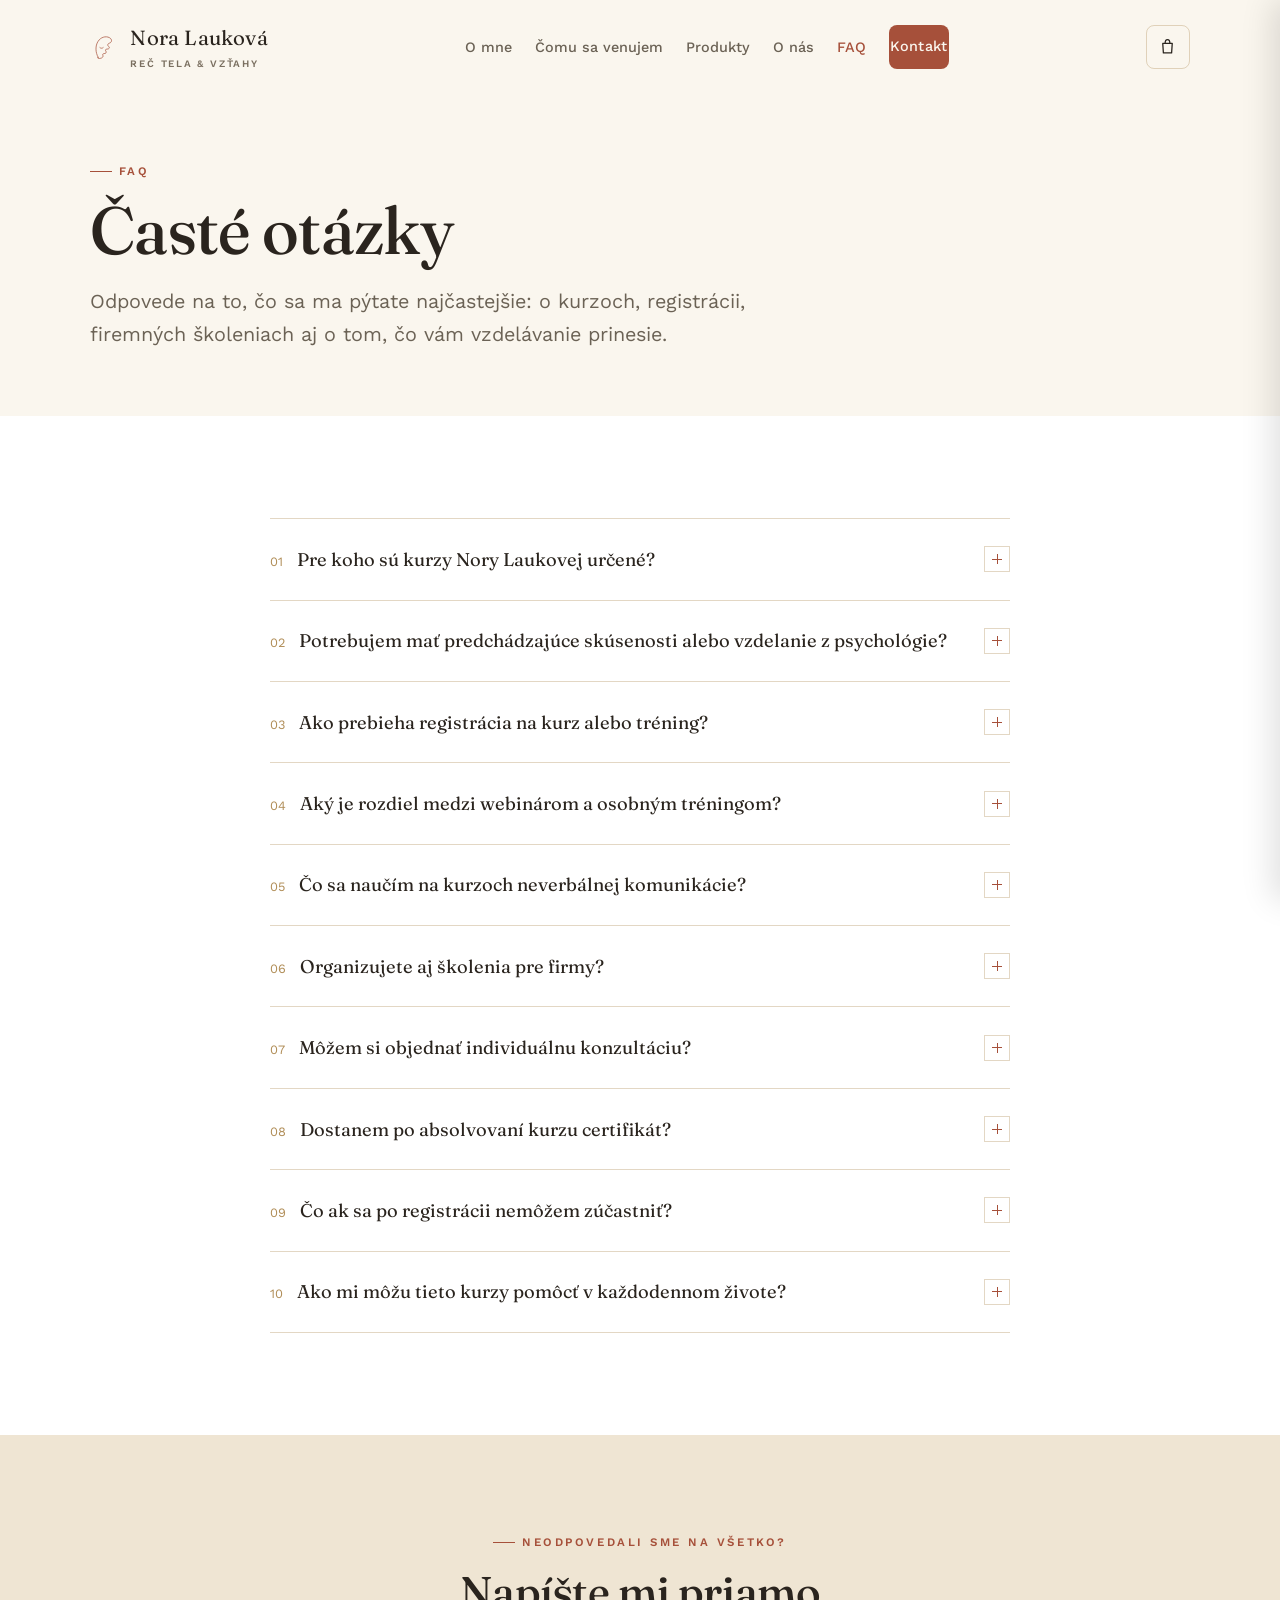
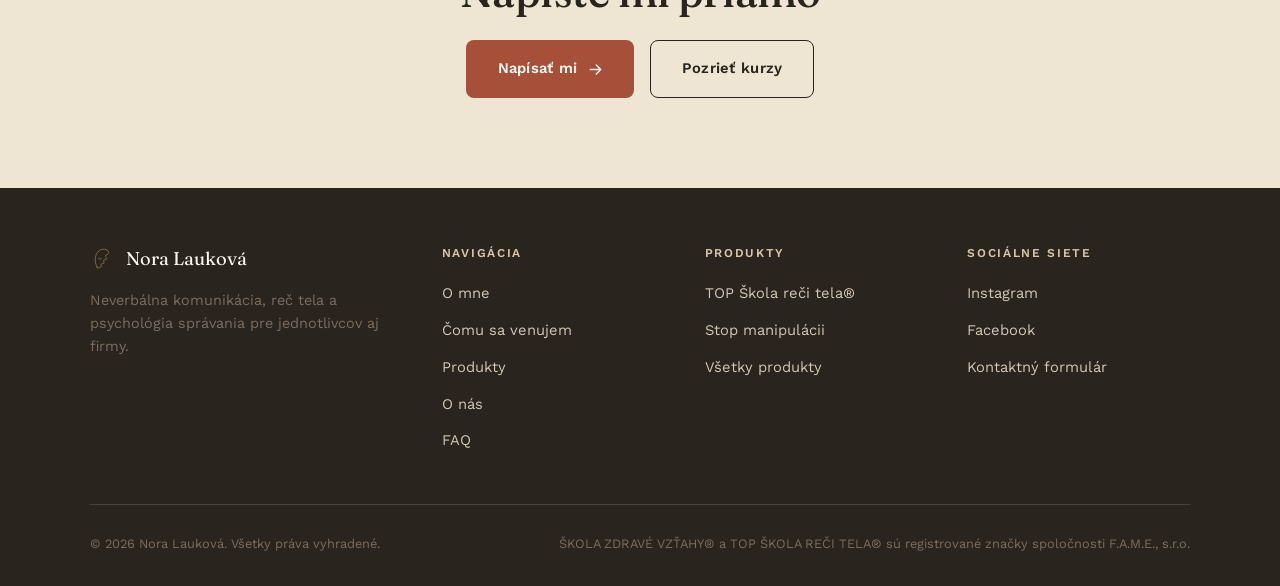
==== faq.html @ 74de265f "Initial commit: web pre Noru Laukovú Statický web (index, produkty, o nás, FAQ) s dizajnovým systémo" ====
<!doctype html>
<html lang="sk">
<head>
<meta charset="UTF-8">
<meta name="viewport" content="width=device-width, initial-scale=1.0">
<title>Časté otázky (FAQ): Nora Lauková</title>
<meta name="description" content="Odpovede na najčastejšie otázky o kurzoch, tréningoch a webinároch Nory Laukovej: registrácia, platba, firemné školenia a viac.">
<link rel="preconnect" href="https://fonts.googleapis.com">
<link rel="preconnect" href="https://fonts.gstatic.com" crossorigin>
<link href="https://fonts.googleapis.com/css2?family=Fraunces:ital,wght@0,400;0,500;0,600;1,400;1,500&family=Work+Sans:wght@400;500;600;700&display=swap" rel="stylesheet">
<link rel="stylesheet" href="css/style.css">
</head>
<body>

<svg width="0" height="0" style="position:absolute">
  <symbol id="mark-profile" viewBox="0 0 100 100">
    <path d="M27,84 C18,68 17,46 27,31 C35,18 52,12 65,19 C74,24 74,34 65,37 C59,39 57,44 62,48 C67,52 64,57 57,57 C52,57 50,60 53,64 C56,68 53,72 47,72 C43,72 41,75 43,78 C45,82 41,87 34,88 C29,89 22,88 27,84 Z" fill="none" stroke="currentColor" stroke-width="2.4" stroke-linecap="round" stroke-linejoin="round"/>
    <path d="M33,52 C36,55 41,55 44,52" fill="none" stroke="currentColor" stroke-width="2.4" stroke-linecap="round" stroke-linejoin="round"/>
  </symbol>
  <symbol id="mark-arrow" viewBox="0 0 20 20">
    <path d="M3,10 L17,10 M11,4 L17,10 L11,16" fill="none" stroke="currentColor" stroke-width="1.8" stroke-linecap="round" stroke-linejoin="round"/>
  </symbol>
  <symbol id="mark-bag" viewBox="0 0 24 24">
    <path d="M6,8 L18,8 L17.2,20 L6.8,20 Z" fill="none" stroke="currentColor" stroke-width="1.6" stroke-linecap="round" stroke-linejoin="round"/>
    <path d="M9,8 C9,5.2 10.3,3.2 12,3.2 C13.7,3.2 15,5.2 15,8" fill="none" stroke="currentColor" stroke-width="1.6" stroke-linecap="round" stroke-linejoin="round"/>
  </symbol>
  <symbol id="mark-close" viewBox="0 0 24 24">
    <path d="M5,5 L19,19 M19,5 L5,19" fill="none" stroke="currentColor" stroke-width="1.8" stroke-linecap="round" stroke-linejoin="round"/>
  </symbol>
  <symbol id="mark-plus" viewBox="0 0 20 20">
    <path d="M10,3 L10,17 M3,10 L17,10" fill="none" stroke="currentColor" stroke-width="1.8" stroke-linecap="round" stroke-linejoin="round"/>
  </symbol>
</svg>

<header class="site-header">
  <div class="container">
    <a href="index.html" class="brand">
      <svg class="mark"><use href="#mark-profile"/></svg>
      <span>Nora Lauková<span class="brand-sub">Reč tela &amp; vzťahy</span></span>
    </a>
    <nav aria-label="Hlavná navigácia">
      <ul class="nav-list">
        <li><a href="index.html#o-mne">O mne</a></li>
        <li><a href="index.html#venujem-sa">Čomu sa venujem</a></li>
        <li><a href="produkty.html">Produkty</a></li>
        <li><a href="o-nas.html">O nás</a></li>
        <li><a href="faq.html">FAQ</a></li>
        <li><a href="index.html#kontakt" class="btn btn-primary nav-cta">Kontakt</a></li>
      </ul>
    </nav>
    <div class="header-actions">
      <button class="cart-trigger" aria-label="Otvoriť košík">
        <svg class="mark"><use href="#mark-bag"/></svg>
        <span class="cart-badge" data-cart-count>0</span>
      </button>
      <button class="nav-toggle" aria-label="Otvoriť menu" aria-expanded="false">
        <span></span><span></span><span></span>
      </button>
    </div>
  </div>
</header>

<div class="cart-overlay" data-cart-overlay></div>
<aside class="cart-panel" data-cart-panel aria-label="Košík">
  <div class="cart-panel-head">
    <h3>Váš výber</h3>
    <button class="cart-close" data-cart-close aria-label="Zavrieť košík"><svg><use href="#mark-close"/></svg></button>
  </div>
  <div class="cart-items" data-cart-items></div>
  <div class="cart-panel-foot">
    <div class="cart-total-row">
      <span>Spolu</span>
      <b data-cart-total>0 €</b>
    </div>
    <a href="index.html#kontakt" class="btn btn-primary" data-cart-checkout>Odoslať dopyt <svg><use href="#mark-arrow"/></svg></a>
    <p class="cart-note">Ide o nezáväzný dopyt, nie o platbu online. Po odoslaní vás budeme kontaktovať s podrobnosťami k registrácii a platbe bankovým prevodom.</p>
  </div>
</aside>

<main>

  <section class="page-hero">
    <div class="container">
      <span class="eyebrow">FAQ</span>
      <h1 style="margin-top:1rem;">Časté otázky</h1>
      <p class="lede">Odpovede na to, čo sa ma pýtate najčastejšie: o kurzoch, registrácii, firemných školeniach aj o tom, čo vám vzdelávanie prinesie.</p>
    </div>
  </section>

  <section class="section bg-white">
    <div class="container" style="max-width:820px;">
      <div class="faq-list" data-reveal>

        <div class="faq-item">
          <button class="faq-question" aria-expanded="false">
            <span><span class="q-index">01</span>Pre koho sú kurzy Nory Laukovej určené?</span>
            <span class="faq-icon"></span>
          </button>
          <div class="faq-answer">
            <div class="faq-answer-inner">Kurzy sú určené pre každého, kto chce lepšie porozumieť ľudskému správaniu, neverbálnej komunikácii a budovať zdravšie vzťahy. Sú vhodné pre jednotlivcov, manažérov, podnikateľov, HR špecialistov, pedagógov aj odborníkov pracujúcich s ľuďmi.</div>
          </div>
        </div>

        <div class="faq-item">
          <button class="faq-question" aria-expanded="false">
            <span><span class="q-index">02</span>Potrebujem mať predchádzajúce skúsenosti alebo vzdelanie z psychológie?</span>
            <span class="faq-icon"></span>
          </button>
          <div class="faq-answer">
            <div class="faq-answer-inner">Nie. Väčšina kurzov je navrhnutá tak, aby boli zrozumiteľné aj pre úplných začiatočníkov. Obsah je postavený na praktických príkladoch a využiteľný v každodennom živote.</div>
          </div>
        </div>

        <div class="faq-item">
          <button class="faq-question" aria-expanded="false">
            <span><span class="q-index">03</span>Ako prebieha registrácia na kurz alebo tréning?</span>
            <span class="faq-icon"></span>
          </button>
          <div class="faq-answer">
            <div class="faq-answer-inner">Na kurz sa môžete prihlásiť prostredníctvom registračného formulára alebo e-mailu. Po spracovaní prihlášky dostanete informácie o platbe a ďalších organizačných pokynoch.</div>
          </div>
        </div>

        <div class="faq-item">
          <button class="faq-question" aria-expanded="false">
            <span><span class="q-index">04</span>Aký je rozdiel medzi webinárom a osobným tréningom?</span>
            <span class="faq-icon"></span>
          </button>
          <div class="faq-answer">
            <div class="faq-answer-inner">Webinár prebieha online a môžete sa ho zúčastniť odkiaľkoľvek. Osobné tréningy sú interaktívne stretnutia, počas ktorých sa venuje viac priestoru praktickým cvičeniam, diskusiám a individuálnej práci s účastníkmi.</div>
          </div>
        </div>

        <div class="faq-item">
          <button class="faq-question" aria-expanded="false">
            <span><span class="q-index">05</span>Čo sa naučím na kurzoch neverbálnej komunikácie?</span>
            <span class="faq-icon"></span>
          </button>
          <div class="faq-answer">
            <div class="faq-answer-inner">Naučíte sa lepšie čítať reč tela, rozpoznávať emócie, odhaľovať nesúlad medzi slovami a správaním, porozumieť neverbálnym signálom a efektívnejšie komunikovať v osobnom aj pracovnom živote.</div>
          </div>
        </div>

        <div class="faq-item">
          <button class="faq-question" aria-expanded="false">
            <span><span class="q-index">06</span>Organizujete aj školenia pre firmy?</span>
            <span class="faq-icon"></span>
          </button>
          <div class="faq-answer">
            <div class="faq-answer-inner">Áno. Ponúkame školenia a tréningy pre firmy, tímy aj manažérov. Program je možné prispôsobiť konkrétnym potrebám organizácie a zamerať na komunikáciu, leadership, vzťahy na pracovisku alebo neverbálnu komunikáciu.</div>
          </div>
        </div>

        <div class="faq-item">
          <button class="faq-question" aria-expanded="false">
            <span><span class="q-index">07</span>Môžem si objednať individuálnu konzultáciu?</span>
            <span class="faq-icon"></span>
          </button>
          <div class="faq-answer">
            <div class="faq-answer-inner">Áno. V prípade záujmu o individuálnu spoluprácu alebo odbornú konzultáciu nás kontaktujte prostredníctvom kontaktného formulára alebo e-mailu. Spoločne vyberieme najvhodnejšiu formu spolupráce.</div>
          </div>
        </div>

        <div class="faq-item">
          <button class="faq-question" aria-expanded="false">
            <span><span class="q-index">08</span>Dostanem po absolvovaní kurzu certifikát?</span>
            <span class="faq-icon"></span>
          </button>
          <div class="faq-answer">
            <div class="faq-answer-inner">Pri vybraných kurzoch alebo vzdelávacích programoch môže byť súčasťou absolvovania potvrdenie alebo certifikát. Informácia je vždy uvedená pri konkrétnom kurze.</div>
          </div>
        </div>

        <div class="faq-item">
          <button class="faq-question" aria-expanded="false">
            <span><span class="q-index">09</span>Čo ak sa po registrácii nemôžem zúčastniť?</span>
            <span class="faq-icon"></span>
          </button>
          <div class="faq-answer">
            <div class="faq-answer-inner">V prípade objektívnych dôvodov je možné kurz za stanovených podmienok presunúť na iný termín. Podrobné podmienky nájdete pri registrácii každého kurzu.</div>
          </div>
        </div>

        <div class="faq-item">
          <button class="faq-question" aria-expanded="false">
            <span><span class="q-index">10</span>Ako mi môžu tieto kurzy pomôcť v každodennom živote?</span>
            <span class="faq-icon"></span>
          </button>
          <div class="faq-answer">
            <div class="faq-answer-inner">Získate praktické zručnosti, ktoré využijete pri komunikácii s partnerom, rodinou, kolegami, klientmi či obchodnými partnermi. Kurzy vám pomôžu lepšie rozumieť ľuďom, rozpoznať manipulatívne správanie, zvládať konflikty a budovať zdravšie vzťahy.</div>
          </div>
        </div>

      </div>
    </div>
  </section>

  <section class="section bg-sand cta-band">
    <div class="container">
      <span class="eyebrow" style="justify-content:center;">Neodpovedali sme na všetko?</span>
      <h2>Napíšte mi priamo</h2>
      <div class="cta-band-actions">
        <a href="index.html#kontakt" class="btn btn-primary">Napísať mi <svg><use href="#mark-arrow"/></svg></a>
        <a href="produkty.html" class="btn btn-outline">Pozrieť kurzy</a>
      </div>
    </div>
  </section>

</main>

<footer class="site-footer">
  <div class="container">
    <div class="footer-grid">
      <div>
        <div class="footer-brand">
          <svg class="mark"><use href="#mark-profile"/></svg>
          <span>Nora Lauková</span>
        </div>
        <p class="footer-tagline">Neverbálna komunikácia, reč tela a psychológia správania pre jednotlivcov aj firmy.</p>
      </div>
      <div class="footer-col">
        <h4>Navigácia</h4>
        <ul>
          <li><a href="index.html#o-mne">O mne</a></li>
          <li><a href="index.html#venujem-sa">Čomu sa venujem</a></li>
          <li><a href="produkty.html">Produkty</a></li>
          <li><a href="o-nas.html">O nás</a></li>
          <li><a href="faq.html">FAQ</a></li>
        </ul>
      </div>
      <div class="footer-col">
        <h4>Produkty</h4>
        <ul>
          <li><a href="produkty.html#top-skola-reci-tela">TOP Škola reči tela®</a></li>
          <li><a href="produkty.html#stop-manipulacii">Stop manipulácii</a></li>
          <li><a href="produkty.html">Všetky produkty</a></li>
        </ul>
      </div>
      <div class="footer-col">
        <h4>Sociálne siete</h4>
        <ul>
          <li><a href="https://www.instagram.com/nora.laukova/" target="_blank" rel="noopener">Instagram</a></li>
          <li><a href="https://www.facebook.com/noralaukovaneverbalne/" target="_blank" rel="noopener">Facebook</a></li>
          <li><a href="index.html#kontakt">Kontaktný formulár</a></li>
        </ul>
      </div>
    </div>
    <div class="footer-bottom">
      <span>© 2026 Nora Lauková. Všetky práva vyhradené.</span>
      <span>ŠKOLA ZDRAVÉ VZŤAHY® a TOP ŠKOLA REČI TELA® sú registrované značky spoločnosti F.A.M.E., s.r.o.</span>
    </div>
  </div>
</footer>

<script src="js/main.js"></script>
</body>
</html>
---- css/style.css ----
/* ==========================================================================
   NORA LAUKOVÁ : design system
   Display: Fraunces (editorial serif) · Body/UI: Work Sans (humanist sans)
   Palette: cream / sand / ink neutrals + muted antique gold + deep terracotta
   ========================================================================== */

:root{
  /* --- color tokens --- */
  --cream:        #FAF6EE;
  --white:        #FFFFFF;
  --sand:         #EFE5D3;
  --sand-deep:    #E4D6BC;
  --ink:          #2A241E;
  --ink-soft:     #6B6255;
  --ink-faint:    #7A6F60;
  --gold:         #B08D57;
  --gold-soft:    #D9C6A3;
  --gold-line:    rgba(176,141,87,0.35);
  --terracotta:   #A6503A;
  --terracotta-dk:#8A4030;

  /* --- type --- */
  --font-display: 'Fraunces', Georgia, serif;
  --font-body:    'Work Sans', -apple-system, sans-serif;

  /* --- rhythm --- */
  --section-pad-y: clamp(4rem, 8vw, 8rem);
  --container-w: 1180px;
  --radius: 8px;
}

/* ---------- reset ---------- */
*, *::before, *::after{ box-sizing:border-box; }
html{ scroll-behavior:smooth; }
body{
  margin:0;
  background:var(--cream);
  color:var(--ink);
  font-family:var(--font-body);
  font-size:16px;
  line-height:1.6;
  -webkit-font-smoothing:antialiased;
  overflow-x:hidden;
}
img{ max-width:100%; display:block; }
a{ color:inherit; text-decoration:none; }
ul{ margin:0; padding:0; list-style:none; }
h1,h2,h3,h4,p{ margin:0; }
button{ font-family:inherit; cursor:pointer; }
input, textarea{ font-family:inherit; font-size:1rem; }

.container{
  max-width:var(--container-w);
  margin:0 auto;
  padding:0 clamp(1.25rem, 4vw, 2.5rem);
}

/* ---------- typography ---------- */
.eyebrow{
  display:inline-flex;
  align-items:center;
  gap:.6em;
  font-family:var(--font-body);
  font-size:.72rem;
  font-weight:600;
  letter-spacing:.22em;
  text-transform:uppercase;
  color:var(--terracotta);
}
.eyebrow::before{
  content:"";
  width:22px; height:1px;
  background:var(--terracotta);
  display:inline-block;
}

h1, .h1{
  font-family:var(--font-display);
  font-weight:500;
  font-size:clamp(2.6rem, 3.2vw + 1.6rem, 4.6rem);
  line-height:1.04;
  letter-spacing:-.01em;
  color:var(--ink);
}
h2, .h2{
  font-family:var(--font-display);
  font-weight:500;
  font-size:clamp(2rem, 1.6vw + 1.4rem, 3rem);
  line-height:1.1;
  letter-spacing:-.01em;
  color:var(--ink);
}
h3, .h3{
  font-family:var(--font-display);
  font-weight:500;
  font-size:clamp(1.3rem, .6vw + 1.1rem, 1.65rem);
  line-height:1.25;
  color:var(--ink);
}
.lede{
  font-family:var(--font-body);
  font-size:clamp(1.05rem, .3vw + 1rem, 1.25rem);
  line-height:1.65;
  color:var(--ink-soft);
  font-weight:400;
}
.italic-serif{
  font-family:var(--font-display);
  font-style:italic;
  font-weight:400;
}

/* ---------- buttons ---------- */
.btn{
  display:inline-flex;
  align-items:center;
  gap:.65rem;
  padding:1rem 1.9rem;
  min-height:48px;
  border-radius:var(--radius);
  font-size:.92rem;
  font-weight:600;
  letter-spacing:.02em;
  border:1px solid transparent;
  transition:background .25s ease, color .25s ease, border-color .25s ease, transform .25s ease;
  white-space:nowrap;
}
.btn svg{ width:15px; height:15px; transition:transform .25s ease; flex-shrink:0; }
.btn:hover svg{ transform:translateX(3px); }

.btn-primary{
  background:var(--terracotta);
  color:var(--cream);
}
.btn-primary:hover{ background:var(--terracotta-dk); }

.btn-outline{
  background:transparent;
  color:var(--ink);
  border-color:var(--ink);
}
.btn-outline:hover{ background:var(--ink); color:var(--cream); }

.btn-ghost-gold{
  background:transparent;
  color:var(--gold);
  border-color:var(--gold-line);
  padding:.85rem 1.5rem;
}
.btn-ghost-gold:hover{ border-color:var(--gold); background:rgba(176,141,87,.08); }

/* ---------- signature mark (continuous-line profile) ---------- */
.mark{ display:block; }
.mark path{
  fill:none;
  stroke:currentColor;
  stroke-width:1.4;
  stroke-linecap:round;
  stroke-linejoin:round;
}

/* ---------- divider ---------- */
.divider{
  display:flex;
  align-items:center;
  justify-content:center;
  gap:1.1rem;
  margin:0 auto;
  padding: clamp(2.5rem, 5vw, 4rem) 0;
  color:var(--gold);
}
.divider::before, .divider::after{
  content:"";
  height:1px;
  width:clamp(40px, 10vw, 140px);
  background:linear-gradient(90deg, transparent, var(--gold-line));
}
.divider::after{ background:linear-gradient(90deg, var(--gold-line), transparent); }
.divider .mark{ width:26px; height:26px; }

/* ==========================================================================
   HEADER / NAV
   ========================================================================== */
.site-header{
  position:fixed; top:0; left:0; right:0; z-index:100;
  padding:1.35rem 0;
  transition:background .35s ease, padding .35s ease, box-shadow .35s ease, border-color .35s ease;
  border-bottom:1px solid transparent;
}
.site-header.is-scrolled{
  background:rgba(250,246,238,.92);
  backdrop-filter:blur(10px);
  padding:.85rem 0;
  border-bottom:1px solid var(--gold-line);
}
.site-header .container{
  display:flex;
  align-items:center;
  justify-content:space-between;
  gap:1.5rem;
}
.brand{
  display:flex;
  align-items:center;
  gap:.65rem;
  font-family:var(--font-display);
  font-size:1.28rem;
  letter-spacing:.01em;
  color:var(--ink);
}
.brand .mark{ width:30px; height:30px; color:var(--terracotta); }
.brand-sub{
  display:block;
  font-family:var(--font-body);
  font-size:.62rem;
  letter-spacing:.18em;
  text-transform:uppercase;
  color:var(--ink-faint);
  font-weight:600;
  margin-top:.1rem;
}

.nav-list{
  display:flex;
  align-items:center;
  gap:clamp(1.1rem, 1.8vw, 2.1rem);
}
.nav-list a{
  font-size:.9rem;
  font-weight:500;
  color:var(--ink-soft);
  position:relative;
  padding:.3rem 0;
  transition:color .2s ease;
}
.nav-list a:hover, .nav-list a.is-active{ color:var(--terracotta); }
.nav-list a.btn-primary,
.nav-list a.btn-primary:hover,
.nav-list a.btn-primary.is-active{ color:var(--cream); }
.nav-list a::after{
  content:"";
  position:absolute; left:0; right:100%; bottom:-2px;
  height:1px; background:var(--terracotta);
  transition:right .25s ease;
}
.nav-list a:hover::after{ right:0; }

.nav-cta{
  padding:.75rem 1.4rem;
  min-height:44px;
  font-size:.85rem;
}

.header-actions{
  display:flex;
  align-items:center;
  gap:.6rem;
  flex-shrink:0;
}

/* ---------- cart trigger ---------- */
.cart-trigger{
  position:relative;
  display:inline-flex;
  align-items:center;
  justify-content:center;
  width:44px; height:44px;
  border:1px solid var(--gold-line);
  border-radius:var(--radius);
  background:transparent;
  color:var(--ink);
  transition:border-color .2s ease, background .2s ease;
  flex-shrink:0;
}
.cart-trigger:hover{ border-color:var(--terracotta); background:var(--white); }
.cart-trigger .mark{ width:19px; height:19px; }
.cart-badge{
  position:absolute;
  top:-7px; right:-7px;
  min-width:19px; height:19px;
  padding:0 4px;
  border-radius:999px;
  background:var(--terracotta);
  color:var(--cream);
  font-size:.65rem;
  font-weight:700;
  display:flex;
  align-items:center;
  justify-content:center;
  line-height:1;
  opacity:0;
  transform:scale(.6);
  transition:opacity .2s ease, transform .2s ease;
}
.cart-badge.is-visible{ opacity:1; transform:scale(1); }

/* ---------- cart drawer ---------- */
.cart-overlay{
  position:fixed; inset:0;
  background:rgba(42,36,30,.35);
  z-index:199;
  opacity:0;
  pointer-events:none;
  transition:opacity .3s ease;
}
.cart-overlay.is-open{ opacity:1; pointer-events:auto; }

.cart-panel{
  position:fixed;
  top:0; right:0;
  height:100vh;
  width:min(92vw, 420px);
  background:var(--cream);
  z-index:200;
  display:flex;
  flex-direction:column;
  transform:translateX(100%);
  transition:transform .35s ease;
  box-shadow:-8px 0 30px rgba(0,0,0,.12);
}
.cart-panel.is-open{ transform:translateX(0); }

.cart-panel-head{
  display:flex;
  align-items:center;
  justify-content:space-between;
  padding:1.5rem clamp(1.25rem,4vw,2rem);
  border-bottom:1px solid var(--gold-line);
}
.cart-panel-head h3{ font-size:1.25rem; }
.cart-close{
  width:38px; height:38px;
  border:1px solid var(--gold-line);
  border-radius:var(--radius);
  background:transparent;
  display:flex; align-items:center; justify-content:center;
  color:var(--ink);
}
.cart-close svg{ width:14px; height:14px; }
.cart-close:hover{ border-color:var(--terracotta); }

.cart-items{
  flex:1;
  overflow-y:auto;
  padding:0 clamp(1.25rem,4vw,2rem);
}
.cart-empty{
  padding:3rem 0;
  text-align:center;
  color:var(--ink-soft);
}
.cart-empty .mark{ width:32px; height:32px; color:var(--gold); margin:0 auto 1rem; }

.cart-item{
  display:flex;
  align-items:flex-start;
  justify-content:space-between;
  gap:1rem;
  padding:1.2rem 0;
  border-bottom:1px solid var(--gold-line);
}
.cart-item-name{ font-family:var(--font-display); font-size:1.02rem; margin-bottom:.3rem; }
.cart-item-kicker{
  font-size:.68rem;
  letter-spacing:.1em;
  text-transform:uppercase;
  color:var(--terracotta);
  font-weight:600;
}
.cart-item-price{ font-size:.88rem; color:var(--ink-soft); margin-top:.4rem; }
.cart-item-remove{
  flex-shrink:0;
  width:28px; height:28px;
  border:1px solid var(--gold-line);
  border-radius:var(--radius);
  background:transparent;
  display:flex; align-items:center; justify-content:center;
  color:var(--ink-soft);
}
.cart-item-remove:hover{ border-color:var(--terracotta); color:var(--terracotta); }
.cart-item-remove svg{ width:11px; height:11px; }

.cart-panel-foot{
  padding:1.5rem clamp(1.25rem,4vw,2rem) clamp(1.5rem,4vw,2rem);
  border-top:1px solid var(--gold-line);
}
.cart-total-row{
  display:flex;
  align-items:baseline;
  justify-content:space-between;
  margin-bottom:1rem;
  font-size:1rem;
}
.cart-total-row b{ font-family:var(--font-display); font-size:1.3rem; }
.cart-panel-foot .btn{ width:100%; justify-content:center; }
.cart-note{ font-size:.78rem; color:var(--ink-faint); margin-top:1rem; line-height:1.5; }

.cart-add{ display:inline-flex; align-items:center; gap:.5rem; }
.cart-add svg{ width:14px; height:14px; }
.cart-add.is-added{ color:var(--terracotta); }

.nav-toggle{
  display:none;
  flex-direction:column;
  gap:5px;
  width:44px; height:44px;
  align-items:center;
  justify-content:center;
  background:transparent;
  border:1px solid var(--gold-line);
  border-radius:var(--radius);
}
.nav-toggle span{
  width:20px; height:1px;
  background:var(--ink);
  transition:transform .3s ease, opacity .3s ease;
}
.nav-toggle.is-open span:nth-child(1){ transform:translateY(6px) rotate(45deg); }
.nav-toggle.is-open span:nth-child(2){ opacity:0; }
.nav-toggle.is-open span:nth-child(3){ transform:translateY(-6px) rotate(-45deg); }

/* ==========================================================================
   HERO
   ========================================================================== */
.hero{
  position:relative;
  padding:clamp(7.5rem,14vw,11rem) 0 clamp(3.5rem,6vw,5rem);
  overflow:hidden;
}
.hero .container{
  display:grid;
  grid-template-columns:1.15fr .85fr;
  gap:clamp(2rem, 4vw, 4rem);
  align-items:center;
}
.hero-eyebrow-row{ margin-bottom:1.6rem; }
.hero-copy h1{ margin-bottom:1.6rem; }
.hero-copy h1 em{
  font-style:italic;
  color:var(--terracotta);
}
.hero-copy .lede{ max-width:46ch; margin-bottom:2.2rem; }
.hero-actions{ display:flex; flex-wrap:wrap; gap:1rem; }

.hero-portrait{
  position:relative;
  width:100%;
  min-width:0;
  aspect-ratio:4/5;
  border-radius:var(--radius);
}
.hero-portrait-frame{
  position:absolute; inset:0;
  background:
    radial-gradient(120% 100% at 30% 10%, #F3ECDC 0%, var(--sand) 55%, var(--sand-deep) 100%);
  border:1px solid var(--gold-line);
  display:flex; align-items:center; justify-content:center;
  overflow:hidden;
}
.hero-portrait-frame img{
  width:100%; height:100%;
  object-fit:cover;
  object-position:center 18%;
}
.hero-portrait-frame .mark{
  width:58%; height:58%;
  color:var(--gold);
  opacity:.55;
}
.hero-portrait-caption{
  position:absolute;
  left:-1px; bottom:-1px;
  background:var(--ink);
  color:var(--cream);
  font-size:.68rem;
  letter-spacing:.1em;
  text-transform:uppercase;
  padding:.6rem 1rem;
}
.hero-portrait-offset{
  position:absolute;
  top:-18px; right:-18px;
  bottom:18px; left:18px;
  border:1px solid var(--gold-line);
  z-index:-1;
}

/* marquee ribbon */
.marquee{
  border-top:1px solid var(--gold-line);
  border-bottom:1px solid var(--gold-line);
  background:var(--sand);
  overflow:hidden;
  padding:1.05rem 0;
}
.marquee-track{
  display:flex;
  width:max-content;
  animation:marquee 34s linear infinite;
}
.marquee-track span{
  font-family:var(--font-display);
  font-style:italic;
  font-size:1.05rem;
  color:var(--ink-soft);
  padding:0 1.4rem;
  white-space:nowrap;
}
.marquee-track span::after{
  content:"·";
  margin-left:1.4rem;
  color:var(--gold);
  font-style:normal;
}
@keyframes marquee{
  from{ transform:translateX(0); }
  to{ transform:translateX(-50%); }
}
@media (prefers-reduced-motion: reduce){
  .marquee-track{ animation:none; }
}

/* ==========================================================================
   SECTIONS (generic)
   ========================================================================== */
.section{ padding:var(--section-pad-y) 0; }
.section.bg-white{ background:var(--white); }
.section.bg-sand{ background:var(--sand); }
.section-head{
  max-width:640px;
  margin-bottom:clamp(2.5rem,5vw,4rem);
}
.section-head.center{ margin-left:auto; margin-right:auto; text-align:center; }
.section-head h2{ margin-top:1rem; }
.section-head .lede{ margin-top:1.1rem; }

/* ---------- O mne ---------- */
.about-grid{
  display:grid;
  grid-template-columns:.8fr 1.2fr;
  gap:clamp(2.5rem,5vw,5rem);
  align-items:start;
}
.about-portrait{
  position:relative;
  width:100%;
  min-width:0;
  aspect-ratio:3/4;
  background:linear-gradient(160deg, var(--sand) 0%, var(--sand-deep) 100%);
  border:1px solid var(--gold-line);
  display:flex; align-items:center; justify-content:center;
  overflow:hidden;
}
.about-portrait img{
  width:100%; height:100%;
  object-fit:cover;
  object-position:center 15%;
}
.about-portrait .mark{ width:44%; color:var(--gold); opacity:.6; }
.about-copy p + p{ margin-top:1.1rem; }
.about-copy .lede{ margin-bottom:1.3rem; }
.about-stats{
  display:grid;
  grid-template-columns:repeat(3,1fr);
  gap:1.5rem;
  margin-top:2.5rem;
  padding-top:2.2rem;
  border-top:1px solid var(--gold-line);
}
.about-stat b{
  display:block;
  font-family:var(--font-display);
  font-size:1.7rem;
  color:var(--terracotta);
  font-weight:500;
}
.about-stat span{
  font-size:.82rem;
  color:var(--ink-soft);
}
.about-cta{ margin-top:2.2rem; }

/* ---------- Čomu sa venujem: editorial numbered list ---------- */
.focus-list{ border-top:1px solid var(--gold-line); }
.focus-item{
  display:grid;
  grid-template-columns:80px 1.3fr 1.7fr;
  gap:2rem;
  align-items:baseline;
  padding:1.9rem 0;
  border-bottom:1px solid var(--gold-line);
  transition:background .25s ease;
}
.focus-item:hover{ background:rgba(176,141,87,.06); }
.focus-num{
  font-family:var(--font-display);
  font-style:italic;
  font-size:1.15rem;
  color:var(--gold);
}
.focus-item h3{ margin:0; }
.focus-item p{ color:var(--ink-soft); margin:0; }

/* ---------- Kurzy / produkty ---------- */
.courses-grid{
  display:grid;
  grid-template-columns:repeat(3, 1fr);
  gap:clamp(1.5rem, 2.5vw, 2rem);
}
.course-card{
  background:var(--white);
  border:1px solid var(--gold-line);
  display:flex;
  flex-direction:column;
}
.course-card.is-flagship{
  border-color:var(--gold);
  box-shadow:0 0 0 1px var(--gold);
}
.course-visual{
  aspect-ratio:16/10;
  position:relative;
  background:linear-gradient(150deg, var(--sand) 0%, var(--cream) 100%);
  display:flex; align-items:flex-end; justify-content:flex-start;
  padding:1.1rem 1.3rem;
  border-bottom:1px solid var(--gold-line);
}
.course-visual .mark{ position:absolute; top:1.1rem; right:1.1rem; width:30px; height:30px; color:var(--gold); opacity:.5; }
.course-kicker{
  font-size:.68rem;
  letter-spacing:.14em;
  text-transform:uppercase;
  font-weight:600;
  color:var(--terracotta);
  background:var(--white);
  padding:.35rem .6rem;
}
.course-body{
  padding:1.5rem 1.4rem 1.7rem;
  display:flex;
  flex-direction:column;
  gap:.8rem;
  flex:1;
}
.course-body h3{ line-height:1.3; }
.course-body p{ color:var(--ink-soft); font-size:.95rem; flex:1; }
.course-meta{
  display:flex;
  align-items:center;
  justify-content:space-between;
  padding-top:.9rem;
  border-top:1px solid var(--gold-line);
  font-size:.88rem;
}
.course-price{ font-weight:600; color:var(--ink); }
.course-price.tbd{ color:var(--ink-faint); font-style:italic; font-weight:400; }
.course-link{
  color:var(--terracotta);
  font-weight:600;
  display:inline-flex; align-items:center; gap:.4rem;
  background:none;
  border:none;
  padding:0;
  font-family:inherit;
  font-size:.95rem;
}
.course-link svg{ width:13px; height:13px; }
button.course-link{ cursor:pointer; }

/* ---------- Newsletter / kniha zdarma ---------- */
.newsletter-grid{
  display:grid;
  grid-template-columns:.7fr 1.3fr;
  gap:clamp(2.5rem,5vw,5rem);
  align-items:center;
}
.newsletter-book{
  position:relative;
  display:flex;
  justify-content:center;
}
.newsletter-book img{
  width:100%;
  max-width:280px;
  box-shadow:14px 18px 0 var(--gold-soft), 0 20px 40px rgba(42,36,30,.18);
}
.newsletter-copy .lede{ margin:1.1rem 0 1.8rem; }
.newsletter-form{
  display:flex;
  gap:.9rem;
  flex-wrap:wrap;
  max-width:480px;
}
.newsletter-form input{
  flex:1;
  min-width:220px;
  padding:.9rem 1.1rem;
  min-height:48px;
  border:1px solid var(--gold-line);
  background:var(--white);
  border-radius:var(--radius);
  color:var(--ink);
}
.newsletter-form input:focus{ outline:none; border-color:var(--terracotta); }
.newsletter-note{ font-size:.8rem; color:var(--ink-faint); margin-top:1rem; }
.newsletter-status{ font-size:.9rem; margin-top:1rem; display:none; color:var(--terracotta); font-weight:600; }
.newsletter-status.is-visible{ display:block; }

/* ---------- Filozofia / hodnoty (pull quote) ---------- */
.philosophy{
  background:var(--ink);
  color:var(--cream);
  position:relative;
}
.philosophy .container{ position:relative; z-index:1; }
.philosophy .mark{
  position:absolute;
  top:50%; left:50%;
  width:520px; height:520px;
  transform:translate(-50%,-50%);
  color:var(--cream);
  opacity:.04;
  z-index:0;
}
.philosophy-quote{
  font-family:var(--font-display);
  font-style:italic;
  font-weight:400;
  font-size:clamp(1.7rem, 2.6vw + .8rem, 3rem);
  line-height:1.28;
  max-width:22ch;
  color:var(--cream);
}
.philosophy .eyebrow{ color:var(--gold-soft); }
.philosophy .eyebrow::before{ background:var(--gold-soft); }
.values-row{
  margin-top:3rem;
  display:flex;
  flex-wrap:wrap;
  gap:.75rem 1rem;
}
.value-chip{
  border:1px solid rgba(250,246,238,.25);
  padding:.55rem 1.1rem;
  font-size:.85rem;
  letter-spacing:.03em;
  color:var(--sand);
}
.value-chip.on-light{
  border-color:var(--gold-line);
  color:var(--ink-soft);
  background:var(--white);
}

/* ---------- closing CTA band ---------- */
.cta-band{
  text-align:center;
  padding:clamp(3.5rem,7vw,6rem) 0;
}
.cta-band h2{ max-width:18ch; margin:1rem auto 1.6rem; }
.cta-band-actions{ display:flex; gap:1rem; justify-content:center; flex-wrap:wrap; }

/* ---------- Médiá ---------- */
.media-grid{
  display:grid;
  grid-template-columns:repeat(2,1fr);
  gap:1.1rem;
}
.media-card{
  display:flex;
  align-items:center;
  justify-content:space-between;
  gap:1.2rem;
  padding:1.4rem 1.6rem;
  background:var(--white);
  border:1px solid var(--gold-line);
  transition:border-color .25s ease, transform .25s ease;
}
.media-card:hover{ border-color:var(--gold); transform:translateY(-2px); }
.media-source{
  font-size:.68rem;
  letter-spacing:.14em;
  text-transform:uppercase;
  color:var(--terracotta);
  font-weight:600;
  display:block;
  margin-bottom:.45rem;
}
.media-card h3{ font-size:1.05rem; line-height:1.35; }
.media-arrow{ flex-shrink:0; width:17px; height:17px; color:var(--gold); }

.media-featured{
  grid-column:1 / -1;
  display:grid;
  grid-template-columns:.9fr 1.1fr;
  background:var(--white);
  border:1px solid var(--gold-line);
  overflow:hidden;
  transition:border-color .25s ease;
  margin-bottom:1.1rem;
}
.media-featured:hover{ border-color:var(--gold); }
.media-featured-visual{ position:relative; aspect-ratio:4/3; }
.media-featured-visual img{ width:100%; height:100%; object-fit:cover; }
.media-featured-body{
  padding:clamp(1.5rem,3vw,2.5rem);
  display:flex;
  flex-direction:column;
  justify-content:center;
}
.media-featured-body h3{
  font-size:clamp(1.25rem, 1.2vw + 1rem, 1.6rem);
  line-height:1.3;
  margin-top:.3rem;
}
.media-featured-cta{
  margin-top:1.1rem;
  display:inline-flex;
  align-items:center;
  gap:.5rem;
  color:var(--terracotta);
  font-weight:600;
}
.media-featured-cta svg{ width:14px; height:14px; }

/* ---------- Blog (coming soon) ---------- */
.coming-soon{
  border:1px dashed var(--gold-line);
  padding:clamp(2.5rem,5vw,4rem);
  text-align:center;
}
.coming-soon .mark{ width:36px; height:36px; color:var(--gold); margin:0 auto 1.2rem; }
.coming-soon h3{ margin-bottom:.6rem; }
.coming-soon p{ color:var(--ink-soft); max-width:44ch; margin:0 auto; }

/* ---------- Kontakt ---------- */
.contact-grid{
  display:grid;
  grid-template-columns:1fr 1fr;
  gap:clamp(2.5rem,5vw,5rem);
}
.contact-info h2{ margin-bottom:1.2rem; }
.contact-info .lede{ margin-bottom:2.2rem; }
.contact-detail{
  display:flex;
  gap:1rem;
  padding:1.1rem 0;
  border-top:1px solid var(--gold-line);
}
.contact-detail:last-of-type{ border-bottom:1px solid var(--gold-line); }
.contact-detail .mark{ width:20px; height:20px; color:var(--terracotta); flex-shrink:0; margin-top:.15rem; }
.contact-detail strong{ display:block; font-size:.95rem; margin-bottom:.15rem; }
.contact-detail span, .contact-detail a{ color:var(--ink-soft); font-size:.92rem; }
.contact-detail a:hover{ color:var(--terracotta); }
.social-row{ display:flex; gap:.8rem; margin-top:1.8rem; }
.social-row a{
  width:44px; height:44px;
  border:1px solid var(--gold-line);
  display:flex; align-items:center; justify-content:center;
  transition:border-color .2s ease, background .2s ease;
}
.social-row a:hover{ border-color:var(--terracotta); background:var(--white); }
.social-row svg{ width:17px; height:17px; color:var(--terracotta); }

.form-field{ margin-bottom:1.2rem; }
.form-field label{
  display:block;
  font-size:.78rem;
  letter-spacing:.08em;
  text-transform:uppercase;
  font-weight:600;
  color:var(--ink-soft);
  margin-bottom:.5rem;
}
.form-field input, .form-field textarea, .form-field select{
  width:100%;
  padding:.9rem 1rem;
  min-height:48px;
  border:1px solid var(--gold-line);
  background:var(--white);
  border-radius:var(--radius);
  color:var(--ink);
  transition:border-color .2s ease;
}
.form-field textarea{ min-height:130px; resize:vertical; }
.form-field input:focus, .form-field textarea:focus, .form-field select:focus{
  outline:none;
  border-color:var(--terracotta);
}
.form-row{ display:grid; grid-template-columns:1fr 1fr; gap:1.2rem; }
.form-note{ font-size:.8rem; color:var(--ink-faint); margin-top:1rem; }
.form-status{ font-size:.9rem; margin-top:1rem; display:none; }
.form-status.is-visible{ display:block; }

/* ==========================================================================
   FOOTER
   ========================================================================== */
.site-footer{
  background:var(--ink);
  color:var(--sand);
  padding:3.5rem 0 2rem;
}
.footer-grid{
  display:grid;
  grid-template-columns:1.4fr 1fr 1fr 1fr;
  gap:2.5rem;
  padding-bottom:2.5rem;
  border-bottom:1px solid rgba(250,246,238,.14);
}
.footer-brand{ display:flex; align-items:center; gap:.6rem; margin-bottom:1rem; }
.footer-brand .mark{ width:26px; height:26px; color:var(--gold); }
.footer-brand span{ font-family:var(--font-display); font-size:1.15rem; color:var(--cream); }
.footer-col h4{
  font-size:.75rem;
  letter-spacing:.14em;
  text-transform:uppercase;
  color:var(--gold-soft);
  margin-bottom:1.1rem;
  font-weight:600;
}
.footer-col ul li{ margin-bottom:.7rem; }
.footer-col a{ color:var(--sand); font-size:.92rem; opacity:.85; transition:opacity .2s ease; }
.footer-col a:hover{ opacity:1; color:var(--gold-soft); }
.footer-tagline{ color:var(--ink-faint); font-size:.9rem; max-width:34ch; line-height:1.6; }
.footer-bottom{
  display:flex;
  justify-content:space-between;
  align-items:center;
  flex-wrap:wrap;
  gap:1rem;
  padding-top:1.8rem;
  font-size:.8rem;
  color:var(--ink-faint);
}

/* ==========================================================================
   FAQ page
   ========================================================================== */
.faq-list{ border-top:1px solid var(--gold-line); }
.faq-item{ border-bottom:1px solid var(--gold-line); }
.faq-question{
  width:100%;
  display:flex;
  align-items:center;
  justify-content:space-between;
  gap:1.5rem;
  text-align:left;
  background:none;
  border:none;
  padding:1.7rem 0;
  font-family:var(--font-display);
  font-size:1.15rem;
  color:var(--ink);
}
.faq-question .q-index{
  font-family:var(--font-body);
  font-size:.8rem;
  color:var(--gold);
  margin-right:.9rem;
}
.faq-icon{
  flex-shrink:0;
  width:26px; height:26px;
  border:1px solid var(--gold-line);
  display:flex; align-items:center; justify-content:center;
  position:relative;
  transition:border-color .2s ease, transform .3s ease;
}
.faq-icon::before, .faq-icon::after{
  content:"";
  position:absolute;
  background:var(--terracotta);
}
.faq-icon::before{ width:10px; height:1px; }
.faq-icon::after{ width:1px; height:10px; transition:transform .3s ease; }
.faq-item.is-open .faq-icon::after{ transform:rotate(90deg); }
.faq-item.is-open .faq-icon{ border-color:var(--terracotta); }
.faq-answer{
  max-height:0;
  overflow:hidden;
  transition:max-height .35s ease;
}
.faq-answer-inner{
  padding:0 0 1.9rem 2.6rem;
  color:var(--ink-soft);
  max-width:66ch;
}

/* ==========================================================================
   Produkty (catalog detail rows)
   ========================================================================== */
.product-row{
  display:grid;
  grid-template-columns:.85fr 1.15fr;
  gap:clamp(2.5rem,5vw,5rem);
  align-items:center;
  padding:clamp(3rem,6vw,5rem) 0;
  border-bottom:1px solid var(--gold-line);
}
.product-row:first-child{ padding-top:0; }
.product-row:last-child{ border-bottom:none; }
.product-row.is-reverse .product-visual{ order:2; }
.product-row.is-reverse .product-copy{ order:1; }

.product-visual{
  position:relative;
  width:100%;
  min-width:0;
  aspect-ratio:4/3;
  background:linear-gradient(155deg, var(--sand) 0%, var(--sand-deep) 100%);
  border:1px solid var(--gold-line);
  display:flex;
  align-items:center;
  justify-content:center;
}
.product-visual.is-flagship{ border-color:var(--gold); box-shadow:0 0 0 1px var(--gold); }
.product-visual .mark{ width:40%; height:40%; color:var(--gold); opacity:.6; }
.product-visual-caption{
  position:absolute;
  left:-1px; bottom:-1px;
  background:var(--ink);
  color:var(--cream);
  font-size:.66rem;
  letter-spacing:.1em;
  text-transform:uppercase;
  padding:.55rem .9rem;
}

.product-copy .course-kicker{ margin-bottom:1rem; display:inline-block; padding:.4rem .7rem; }
.product-copy h2{ margin-bottom:1.1rem; }
.product-copy > p{ color:var(--ink-soft); margin-bottom:1.4rem; }
.product-copy h4{
  font-family:var(--font-body);
  font-size:.78rem;
  letter-spacing:.1em;
  text-transform:uppercase;
  font-weight:600;
  color:var(--ink);
  margin-bottom:.9rem;
}
.tag-list{ display:flex; flex-wrap:wrap; gap:.6rem; margin-bottom:1.6rem; }
.tag-list li{
  border:1px solid var(--gold-line);
  padding:.45rem .9rem;
  font-size:.85rem;
  color:var(--ink-soft);
  background:var(--white);
}
.product-footer{
  display:flex;
  align-items:center;
  justify-content:space-between;
  flex-wrap:wrap;
  gap:1rem;
  padding-top:1.4rem;
  border-top:1px solid var(--gold-line);
}
.product-price{ font-weight:600; color:var(--ink); font-size:1.05rem; }
.product-price.tbd{ color:var(--ink-faint); font-style:italic; font-weight:400; font-size:.95rem; }

/* ==========================================================================
   O nás page extras
   ========================================================================== */
.pillars-grid{
  display:grid;
  grid-template-columns:repeat(2,1fr);
  gap:1.5rem;
}
.pillar-card{
  padding:2rem;
  background:var(--white);
  border:1px solid var(--gold-line);
}
.pillar-card .eyebrow{ margin-bottom:.9rem; }
.pillar-card p{ color:var(--ink-soft); margin-top:.7rem; }

.audience-split{
  display:grid;
  grid-template-columns:1fr 1fr;
  gap:1.5rem;
}
.audience-card{
  padding:2.2rem;
  border:1px solid var(--gold-line);
  background:var(--sand);
}
.audience-card.is-secondary{ background:transparent; }
.audience-card h3{ margin-bottom:1rem; }
.audience-card ul li{
  padding:.5rem 0;
  color:var(--ink-soft);
  border-top:1px solid var(--gold-line);
  font-size:.95rem;
}
.audience-card ul li:first-child{ border-top:none; }

.org-note{
  display:flex;
  gap:1.3rem;
  align-items:flex-start;
  padding:2rem;
  border:1px solid var(--gold-line);
  background:var(--white);
}
.org-note .mark{ width:28px; height:28px; color:var(--gold); flex-shrink:0; }
.org-note p{ color:var(--ink-soft); font-size:.92rem; }

.page-hero{
  padding:clamp(7.5rem,12vw,10rem) 0 clamp(3rem,5vw,4.5rem);
}
.page-hero .lede{ max-width:56ch; margin-top:1.3rem; }

/* ==========================================================================
   Scroll reveal
   ========================================================================== */
[data-reveal]{
  opacity:0;
  transform:translateY(22px);
  transition:opacity .7s ease, transform .7s ease;
}
[data-reveal].is-visible{ opacity:1; transform:translateY(0); }

/* ==========================================================================
   RESPONSIVE
   ========================================================================== */
@media (max-width: 1024px){
  .hero .container{ grid-template-columns:1fr; }
  .hero-portrait{ order:-1; max-width:420px; margin:0 auto; }
  .about-grid{ grid-template-columns:1fr; }
  .about-portrait{ max-width:340px; }
  .courses-grid{ grid-template-columns:repeat(2,1fr); }
  .footer-grid{ grid-template-columns:1fr 1fr; }
  .media-grid{ grid-template-columns:1fr; }
  .media-featured{ grid-template-columns:1fr; }
  .product-row, .product-row.is-reverse{ grid-template-columns:1fr; }
  .product-row .product-visual{ order:-1; max-width:420px; margin:0 auto; }
  .newsletter-grid{ grid-template-columns:1fr; text-align:center; }
  .newsletter-book{ order:-1; }
  .newsletter-form{ max-width:none; justify-content:center; }
}

@media (max-width: 860px){
  .nav-list{
    position:fixed;
    top:0; right:0;
    height:100vh;
    width:min(80vw, 340px);
    background:var(--cream);
    flex-direction:column;
    align-items:flex-start;
    justify-content:center;
    gap:1.6rem;
    padding:2rem 2.5rem;
    transform:translateX(100%);
    transition:transform .35s ease;
    box-shadow:-8px 0 30px rgba(0,0,0,.08);
  }
  .nav-list.is-open{ transform:translateX(0); }
  .nav-list a{ font-size:1.15rem; }
  .nav-cta{ margin-top:.5rem; }
  .nav-toggle{ display:flex; }

  .contact-grid{ grid-template-columns:1fr; }
  .pillars-grid{ grid-template-columns:1fr; }
  .audience-split{ grid-template-columns:1fr; }
}

@media (max-width: 640px){
  .focus-item{ grid-template-columns:1fr; gap:.5rem; }
  .focus-num{ order:-1; }
  .courses-grid{ grid-template-columns:1fr; }
  .about-stats{ grid-template-columns:1fr 1fr; }
  .form-row{ grid-template-columns:1fr; }
  .footer-grid{ grid-template-columns:1fr; gap:2rem; }
  .footer-bottom{ flex-direction:column; align-items:flex-start; }
  h1, .h1{ font-size:clamp(2.1rem, 8vw, 2.8rem); }
}

@media (max-width: 430px){
  .btn{ width:100%; justify-content:center; }
  .hero-actions{ flex-direction:column; }
  .divider::before, .divider::after{ width:20px; }
}
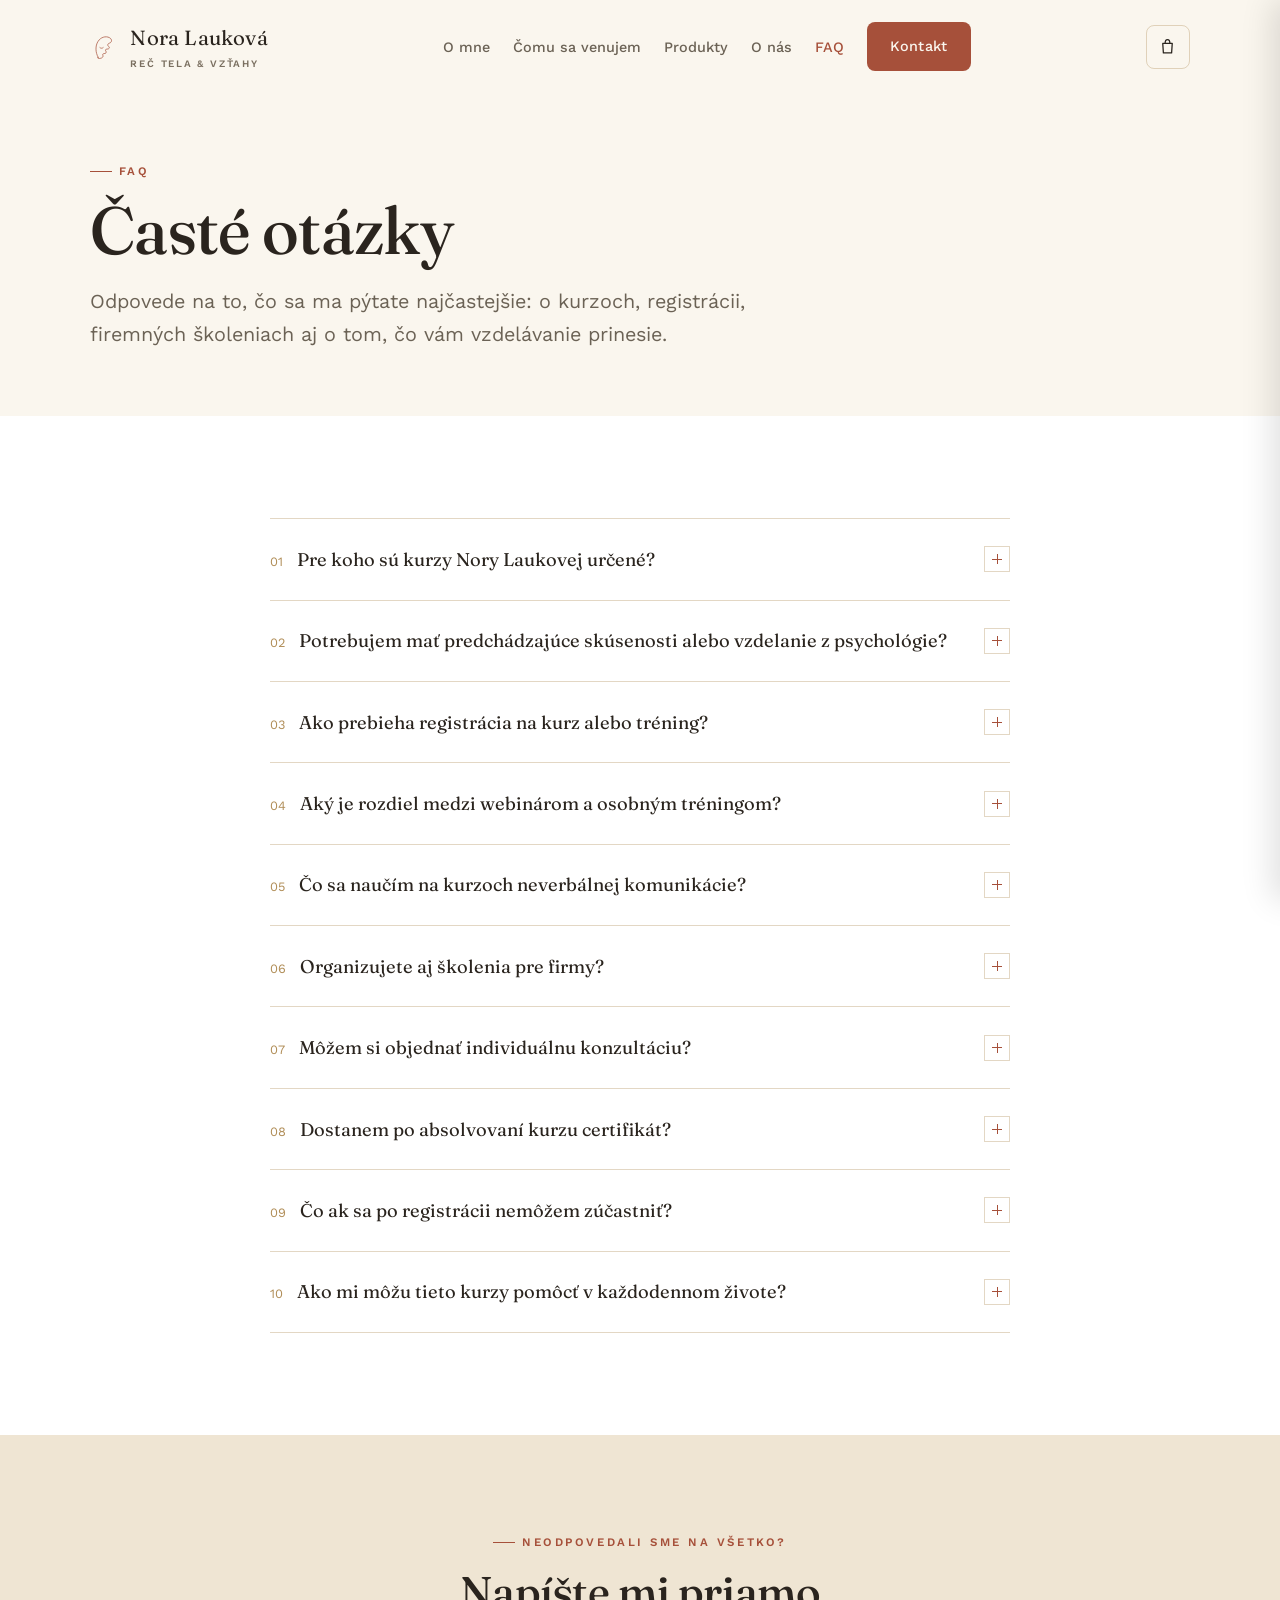
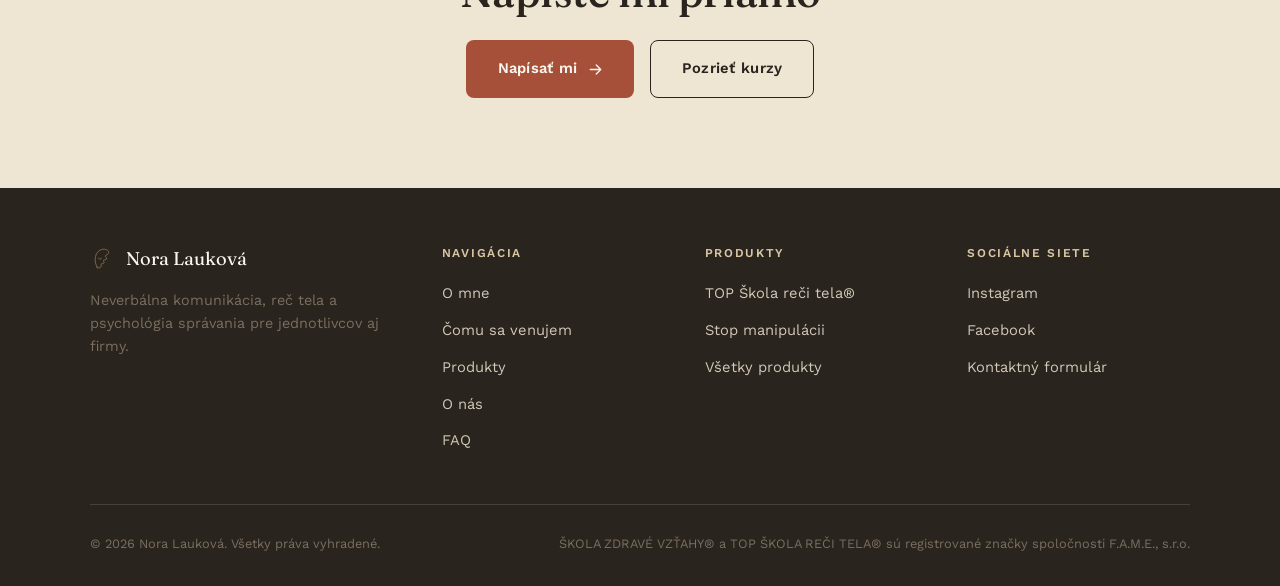
==== commit 9dbf4dae: "Wider text reveal coverage, bigger/faster marquee, fix photo crop - Move data-reveal from wrapper co" ====
--- a/faq.html
+++ b/faq.html
@@ -89,9 +89,9 @@
 
   <section class="section bg-white">
     <div class="container" style="max-width:820px;">
-      <div class="faq-list" data-reveal>
-
-        <div class="faq-item">
+      <div class="faq-list">
+
+        <div class="faq-item" data-reveal>
           <button class="faq-question" aria-expanded="false">
             <span><span class="q-index">01</span>Pre koho sú kurzy Nory Laukovej určené?</span>
             <span class="faq-icon"></span>
@@ -101,7 +101,7 @@
           </div>
         </div>
 
-        <div class="faq-item">
+        <div class="faq-item" data-reveal>
           <button class="faq-question" aria-expanded="false">
             <span><span class="q-index">02</span>Potrebujem mať predchádzajúce skúsenosti alebo vzdelanie z psychológie?</span>
             <span class="faq-icon"></span>
@@ -111,7 +111,7 @@
           </div>
         </div>
 
-        <div class="faq-item">
+        <div class="faq-item" data-reveal>
           <button class="faq-question" aria-expanded="false">
             <span><span class="q-index">03</span>Ako prebieha registrácia na kurz alebo tréning?</span>
             <span class="faq-icon"></span>
@@ -121,7 +121,7 @@
           </div>
         </div>
 
-        <div class="faq-item">
+        <div class="faq-item" data-reveal>
           <button class="faq-question" aria-expanded="false">
             <span><span class="q-index">04</span>Aký je rozdiel medzi webinárom a osobným tréningom?</span>
             <span class="faq-icon"></span>
@@ -131,7 +131,7 @@
           </div>
         </div>
 
-        <div class="faq-item">
+        <div class="faq-item" data-reveal>
           <button class="faq-question" aria-expanded="false">
             <span><span class="q-index">05</span>Čo sa naučím na kurzoch neverbálnej komunikácie?</span>
             <span class="faq-icon"></span>
@@ -141,7 +141,7 @@
           </div>
         </div>
 
-        <div class="faq-item">
+        <div class="faq-item" data-reveal>
           <button class="faq-question" aria-expanded="false">
             <span><span class="q-index">06</span>Organizujete aj školenia pre firmy?</span>
             <span class="faq-icon"></span>
@@ -151,7 +151,7 @@
           </div>
         </div>
 
-        <div class="faq-item">
+        <div class="faq-item" data-reveal>
           <button class="faq-question" aria-expanded="false">
             <span><span class="q-index">07</span>Môžem si objednať individuálnu konzultáciu?</span>
             <span class="faq-icon"></span>
@@ -161,7 +161,7 @@
           </div>
         </div>
 
-        <div class="faq-item">
+        <div class="faq-item" data-reveal>
           <button class="faq-question" aria-expanded="false">
             <span><span class="q-index">08</span>Dostanem po absolvovaní kurzu certifikát?</span>
             <span class="faq-icon"></span>
@@ -171,7 +171,7 @@
           </div>
         </div>
 
-        <div class="faq-item">
+        <div class="faq-item" data-reveal>
           <button class="faq-question" aria-expanded="false">
             <span><span class="q-index">09</span>Čo ak sa po registrácii nemôžem zúčastniť?</span>
             <span class="faq-icon"></span>
@@ -181,7 +181,7 @@
           </div>
         </div>
 
-        <div class="faq-item">
+        <div class="faq-item" data-reveal>
           <button class="faq-question" aria-expanded="false">
             <span><span class="q-index">10</span>Ako mi môžu tieto kurzy pomôcť v každodennom živote?</span>
             <span class="faq-icon"></span>
@@ -197,9 +197,9 @@
 
   <section class="section bg-sand cta-band">
     <div class="container">
-      <span class="eyebrow" style="justify-content:center;">Neodpovedali sme na všetko?</span>
-      <h2>Napíšte mi priamo</h2>
-      <div class="cta-band-actions">
+      <span class="eyebrow" style="justify-content:center;" data-reveal>Neodpovedali sme na všetko?</span>
+      <h2 data-reveal style="--reveal-delay:120ms;">Napíšte mi priamo</h2>
+      <div class="cta-band-actions" data-reveal style="--reveal-delay:240ms;">
         <a href="index.html#kontakt" class="btn btn-primary">Napísať mi <svg><use href="#mark-arrow"/></svg></a>
         <a href="produkty.html" class="btn btn-outline">Pozrieť kurzy</a>
       </div>
@@ -210,7 +210,7 @@
 
 <footer class="site-footer">
   <div class="container">
-    <div class="footer-grid">
+    <div class="footer-grid" data-reveal="fade">
       <div>
         <div class="footer-brand">
           <svg class="mark"><use href="#mark-profile"/></svg>
--- a/css/style.css
+++ b/css/style.css
@@ -122,24 +122,26 @@
   font-weight:600;
   letter-spacing:.02em;
   border:1px solid transparent;
-  transition:background .25s ease, color .25s ease, border-color .25s ease, transform .25s ease;
+  transition:background .25s ease, color .25s ease, border-color .25s ease, transform .25s ease, box-shadow .25s ease;
   white-space:nowrap;
 }
 .btn svg{ width:15px; height:15px; transition:transform .25s ease; flex-shrink:0; }
 .btn:hover svg{ transform:translateX(3px); }
+.btn:hover{ transform:translateY(-2px); }
+.btn:active{ transform:translateY(0); }
 
 .btn-primary{
   background:var(--terracotta);
   color:var(--cream);
 }
-.btn-primary:hover{ background:var(--terracotta-dk); }
+.btn-primary:hover{ background:var(--terracotta-dk); box-shadow:0 10px 24px -8px rgba(166,80,58,.55); }
 
 .btn-outline{
   background:transparent;
   color:var(--ink);
   border-color:var(--ink);
 }
-.btn-outline:hover{ background:var(--ink); color:var(--cream); }
+.btn-outline:hover{ background:var(--ink); color:var(--cream); box-shadow:0 10px 24px -10px rgba(42,36,30,.4); }
 
 .btn-ghost-gold{
   background:transparent;
@@ -148,6 +150,32 @@
   padding:.85rem 1.5rem;
 }
 .btn-ghost-gold:hover{ border-color:var(--gold); background:rgba(176,141,87,.08); }
+
+/* ---------- custom cursor (desktop, fine pointer only) ---------- */
+.cursor-dot, .cursor-dot-outline{
+  position:fixed;
+  top:0; left:0;
+  border-radius:50%;
+  pointer-events:none;
+  z-index:300;
+  opacity:0;
+  transform:translate(-50%,-50%);
+  transition:opacity .3s ease, width .25s ease, height .25s ease;
+}
+.cursor-dot{
+  width:7px; height:7px;
+  background:var(--terracotta);
+}
+.cursor-dot-outline{
+  width:34px; height:34px;
+  border:1px solid var(--gold);
+}
+.has-custom-cursor .cursor-dot,
+.has-custom-cursor .cursor-dot-outline{ opacity:1; }
+.has-custom-cursor .cursor-dot.is-active{ width:10px; height:10px; }
+.has-custom-cursor .cursor-dot-outline.is-active{ width:52px; height:52px; border-color:var(--terracotta); }
+.has-custom-cursor{ cursor:none; }
+.has-custom-cursor a, .has-custom-cursor button{ cursor:none; }
 
 /* ---------- signature mark (continuous-line profile) ---------- */
 .mark{ display:block; }
@@ -236,7 +264,7 @@
 .nav-list a:hover, .nav-list a.is-active{ color:var(--terracotta); }
 .nav-list a.btn-primary,
 .nav-list a.btn-primary:hover,
-.nav-list a.btn-primary.is-active{ color:var(--cream); }
+.nav-list a.btn-primary.is-active{ color:var(--cream); padding:.75rem 1.4rem; }
 .nav-list a::after{
   content:"";
   position:absolute; left:0; right:100%; bottom:-2px;
@@ -442,6 +470,21 @@
 .hero-copy .lede{ max-width:46ch; margin-bottom:2.2rem; }
 .hero-actions{ display:flex; flex-wrap:wrap; gap:1rem; }
 
+@keyframes heroRise{
+  from{ opacity:0; transform:translateY(26px); }
+  to{ opacity:1; transform:translateY(0); }
+}
+.hero-eyebrow-row,
+.hero-copy h1,
+.hero-copy .lede,
+.hero-actions{
+  animation:heroRise .9s cubic-bezier(.22,.61,.36,1) both;
+}
+.hero-eyebrow-row{ animation-delay:.05s; }
+.hero-copy h1{ animation-delay:.18s; }
+.hero-copy .lede{ animation-delay:.34s; }
+.hero-actions{ animation-delay:.48s; }
+
 .hero-portrait{
   position:relative;
   width:100%;
@@ -461,7 +504,9 @@
   width:100%; height:100%;
   object-fit:cover;
   object-position:center 18%;
-}
+  transition:transform .8s cubic-bezier(.22,.61,.36,1);
+}
+.hero-portrait:hover .hero-portrait-frame img{ transform:scale(1.045); }
 .hero-portrait-frame .mark{
   width:58%; height:58%;
   color:var(--gold);
@@ -491,24 +536,24 @@
   border-bottom:1px solid var(--gold-line);
   background:var(--sand);
   overflow:hidden;
-  padding:1.05rem 0;
+  padding:1.4rem 0;
 }
 .marquee-track{
   display:flex;
   width:max-content;
-  animation:marquee 34s linear infinite;
+  animation:marquee 16s linear infinite;
 }
 .marquee-track span{
   font-family:var(--font-display);
   font-style:italic;
-  font-size:1.05rem;
+  font-size:1.7rem;
   color:var(--ink-soft);
-  padding:0 1.4rem;
+  padding:0 1.6rem;
   white-space:nowrap;
 }
 .marquee-track span::after{
   content:"·";
-  margin-left:1.4rem;
+  margin-left:1.6rem;
   color:var(--gold);
   font-style:normal;
 }
@@ -518,6 +563,10 @@
 }
 @media (prefers-reduced-motion: reduce){
   .marquee-track{ animation:none; }
+  .hero-eyebrow-row, .hero-copy h1, .hero-copy .lede, .hero-actions{ animation:none; opacity:1; }
+  .page-hero > .container > .eyebrow, .page-hero > .container > h1, .page-hero > .container > .lede{ animation:none; opacity:1; }
+  [data-reveal]{ transition:none; opacity:1; transform:none; }
+  .cursor-dot, .cursor-dot-outline{ display:none; }
 }
 
 /* ==========================================================================
@@ -555,7 +604,9 @@
   width:100%; height:100%;
   object-fit:cover;
   object-position:center 15%;
-}
+  transition:transform .8s cubic-bezier(.22,.61,.36,1);
+}
+.about-portrait:hover img{ transform:scale(1.045); }
 .about-portrait .mark{ width:44%; color:var(--gold); opacity:.6; }
 .about-copy p + p{ margin-top:1.1rem; }
 .about-copy .lede{ margin-bottom:1.3rem; }
@@ -612,6 +663,12 @@
   border:1px solid var(--gold-line);
   display:flex;
   flex-direction:column;
+  transition:transform .35s cubic-bezier(.22,.61,.36,1), box-shadow .35s ease, border-color .35s ease;
+}
+.course-card:hover{
+  transform:translateY(-6px);
+  border-color:var(--gold);
+  box-shadow:0 20px 40px -22px rgba(42,36,30,.35);
 }
 .course-card.is-flagship{
   border-color:var(--gold);
@@ -625,7 +682,8 @@
   padding:1.1rem 1.3rem;
   border-bottom:1px solid var(--gold-line);
 }
-.course-visual .mark{ position:absolute; top:1.1rem; right:1.1rem; width:30px; height:30px; color:var(--gold); opacity:.5; }
+.course-visual .mark{ position:absolute; top:1.1rem; right:1.1rem; width:30px; height:30px; color:var(--gold); opacity:.5; transition:transform .5s cubic-bezier(.22,.61,.36,1); }
+.course-card:hover .course-visual .mark{ transform:scale(1.15) rotate(-4deg); }
 .course-kicker{
   font-size:.68rem;
   letter-spacing:.14em;
@@ -683,6 +741,11 @@
   width:100%;
   max-width:280px;
   box-shadow:14px 18px 0 var(--gold-soft), 0 20px 40px rgba(42,36,30,.18);
+  transition:transform .4s cubic-bezier(.22,.61,.36,1), box-shadow .4s ease;
+}
+.newsletter-book:hover img{
+  transform:translate(-4px,-4px);
+  box-shadow:18px 22px 0 var(--gold-soft), 0 26px 48px rgba(42,36,30,.24);
 }
 .newsletter-copy .lede{ margin:1.1rem 0 1.8rem; }
 .newsletter-form{
@@ -776,7 +839,7 @@
   border:1px solid var(--gold-line);
   transition:border-color .25s ease, transform .25s ease;
 }
-.media-card:hover{ border-color:var(--gold); transform:translateY(-2px); }
+.media-card:hover{ border-color:var(--gold); transform:translateY(-2px); box-shadow:0 14px 30px -20px rgba(42,36,30,.3); }
 .media-source{
   font-size:.68rem;
   letter-spacing:.14em;
@@ -792,16 +855,17 @@
 .media-featured{
   grid-column:1 / -1;
   display:grid;
-  grid-template-columns:.9fr 1.1fr;
+  grid-template-columns:1.35fr 1fr;
   background:var(--white);
   border:1px solid var(--gold-line);
   overflow:hidden;
   transition:border-color .25s ease;
   margin-bottom:1.1rem;
 }
-.media-featured:hover{ border-color:var(--gold); }
-.media-featured-visual{ position:relative; aspect-ratio:4/3; }
-.media-featured-visual img{ width:100%; height:100%; object-fit:cover; }
+.media-featured:hover{ border-color:var(--gold); box-shadow:0 20px 40px -24px rgba(42,36,30,.35); }
+.media-featured-visual{ position:relative; aspect-ratio:16/9; overflow:hidden; }
+.media-featured-visual img{ width:100%; height:100%; object-fit:cover; object-position:center; transition:transform .6s cubic-bezier(.22,.61,.36,1); }
+.media-featured:hover .media-featured-visual img{ transform:scale(1.06); }
 .media-featured-body{
   padding:clamp(1.5rem,3vw,2.5rem);
   display:flex;
@@ -1012,9 +1076,13 @@
   display:flex;
   align-items:center;
   justify-content:center;
-}
+  overflow:hidden;
+  transition:box-shadow .4s ease;
+}
+.product-row:hover .product-visual{ box-shadow:0 20px 44px -24px rgba(42,36,30,.4); }
 .product-visual.is-flagship{ border-color:var(--gold); box-shadow:0 0 0 1px var(--gold); }
-.product-visual .mark{ width:40%; height:40%; color:var(--gold); opacity:.6; }
+.product-visual .mark{ width:40%; height:40%; color:var(--gold); opacity:.6; transition:transform .6s cubic-bezier(.22,.61,.36,1); }
+.product-row:hover .product-visual .mark{ transform:scale(1.08); }
 .product-visual-caption{
   position:absolute;
   left:-1px; bottom:-1px;
@@ -1070,6 +1138,12 @@
   padding:2rem;
   background:var(--white);
   border:1px solid var(--gold-line);
+  transition:transform .35s cubic-bezier(.22,.61,.36,1), box-shadow .35s ease, border-color .35s ease;
+}
+.pillar-card:hover{
+  transform:translateY(-5px);
+  border-color:var(--gold);
+  box-shadow:0 18px 36px -22px rgba(42,36,30,.3);
 }
 .pillar-card .eyebrow{ margin-bottom:.9rem; }
 .pillar-card p{ color:var(--ink-soft); margin-top:.7rem; }
@@ -1109,6 +1183,14 @@
   padding:clamp(7.5rem,12vw,10rem) 0 clamp(3rem,5vw,4.5rem);
 }
 .page-hero .lede{ max-width:56ch; margin-top:1.3rem; }
+.page-hero > .container > .eyebrow,
+.page-hero > .container > h1,
+.page-hero > .container > .lede{
+  animation:heroRise .9s cubic-bezier(.22,.61,.36,1) both;
+}
+.page-hero > .container > .eyebrow{ animation-delay:.05s; }
+.page-hero > .container > h1{ animation-delay:.18s; }
+.page-hero > .container > .lede{ animation-delay:.34s; }
 
 /* ==========================================================================
    Scroll reveal
@@ -1116,9 +1198,59 @@
 [data-reveal]{
   opacity:0;
   transform:translateY(22px);
-  transition:opacity .7s ease, transform .7s ease;
-}
-[data-reveal].is-visible{ opacity:1; transform:translateY(0); }
+  transition:opacity .8s cubic-bezier(.22,.61,.36,1), transform .8s cubic-bezier(.22,.61,.36,1);
+  transition-delay:var(--reveal-delay, 0ms);
+}
+[data-reveal].is-visible{ opacity:1; transform:translateY(0) translateX(0) scale(1); }
+
+[data-reveal="fade"]{ transform:none; }
+[data-reveal="zoom-in"]{ transform:scale(.92); }
+[data-reveal="slide-left"]{ transform:translateX(-32px); }
+[data-reveal="slide-right"]{ transform:translateX(32px); }
+
+/* staggered reveal cascades within grids/lists */
+.courses-grid .course-card:nth-child(1){ --reveal-delay:0ms; }
+.courses-grid .course-card:nth-child(2){ --reveal-delay:100ms; }
+.courses-grid .course-card:nth-child(3){ --reveal-delay:200ms; }
+.courses-grid .course-card:nth-child(4){ --reveal-delay:300ms; }
+
+.focus-list .focus-item:nth-child(1){ --reveal-delay:0ms; }
+.focus-list .focus-item:nth-child(2){ --reveal-delay:80ms; }
+.focus-list .focus-item:nth-child(3){ --reveal-delay:160ms; }
+.focus-list .focus-item:nth-child(4){ --reveal-delay:240ms; }
+.focus-list .focus-item:nth-child(5){ --reveal-delay:320ms; }
+
+.media-grid .media-card:nth-child(2){ --reveal-delay:0ms; }
+.media-grid .media-card:nth-child(3){ --reveal-delay:80ms; }
+.media-grid .media-card:nth-child(4){ --reveal-delay:160ms; }
+.media-grid .media-card:nth-child(5){ --reveal-delay:240ms; }
+.media-grid .media-card:nth-child(6){ --reveal-delay:320ms; }
+.media-grid .media-card:nth-child(7){ --reveal-delay:400ms; }
+
+.values-row .value-chip:nth-child(1){ --reveal-delay:0ms; }
+.values-row .value-chip:nth-child(2){ --reveal-delay:60ms; }
+.values-row .value-chip:nth-child(3){ --reveal-delay:120ms; }
+.values-row .value-chip:nth-child(4){ --reveal-delay:180ms; }
+.values-row .value-chip:nth-child(5){ --reveal-delay:240ms; }
+.values-row .value-chip:nth-child(6){ --reveal-delay:300ms; }
+.values-row .value-chip:nth-child(7){ --reveal-delay:360ms; }
+.values-row .value-chip:nth-child(8){ --reveal-delay:420ms; }
+
+.pillars-grid .pillar-card:nth-child(1),
+.audience-split .audience-card:nth-child(1){ --reveal-delay:0ms; }
+.pillars-grid .pillar-card:nth-child(2),
+.audience-split .audience-card:nth-child(2){ --reveal-delay:120ms; }
+
+.faq-list .faq-item:nth-child(1){ --reveal-delay:0ms; }
+.faq-list .faq-item:nth-child(2){ --reveal-delay:40ms; }
+.faq-list .faq-item:nth-child(3){ --reveal-delay:80ms; }
+.faq-list .faq-item:nth-child(4){ --reveal-delay:120ms; }
+.faq-list .faq-item:nth-child(5){ --reveal-delay:160ms; }
+.faq-list .faq-item:nth-child(6){ --reveal-delay:200ms; }
+.faq-list .faq-item:nth-child(7){ --reveal-delay:240ms; }
+.faq-list .faq-item:nth-child(8){ --reveal-delay:280ms; }
+.faq-list .faq-item:nth-child(9){ --reveal-delay:320ms; }
+.faq-list .faq-item:nth-child(10){ --reveal-delay:360ms; }
 
 /* ==========================================================================
    RESPONSIVE
